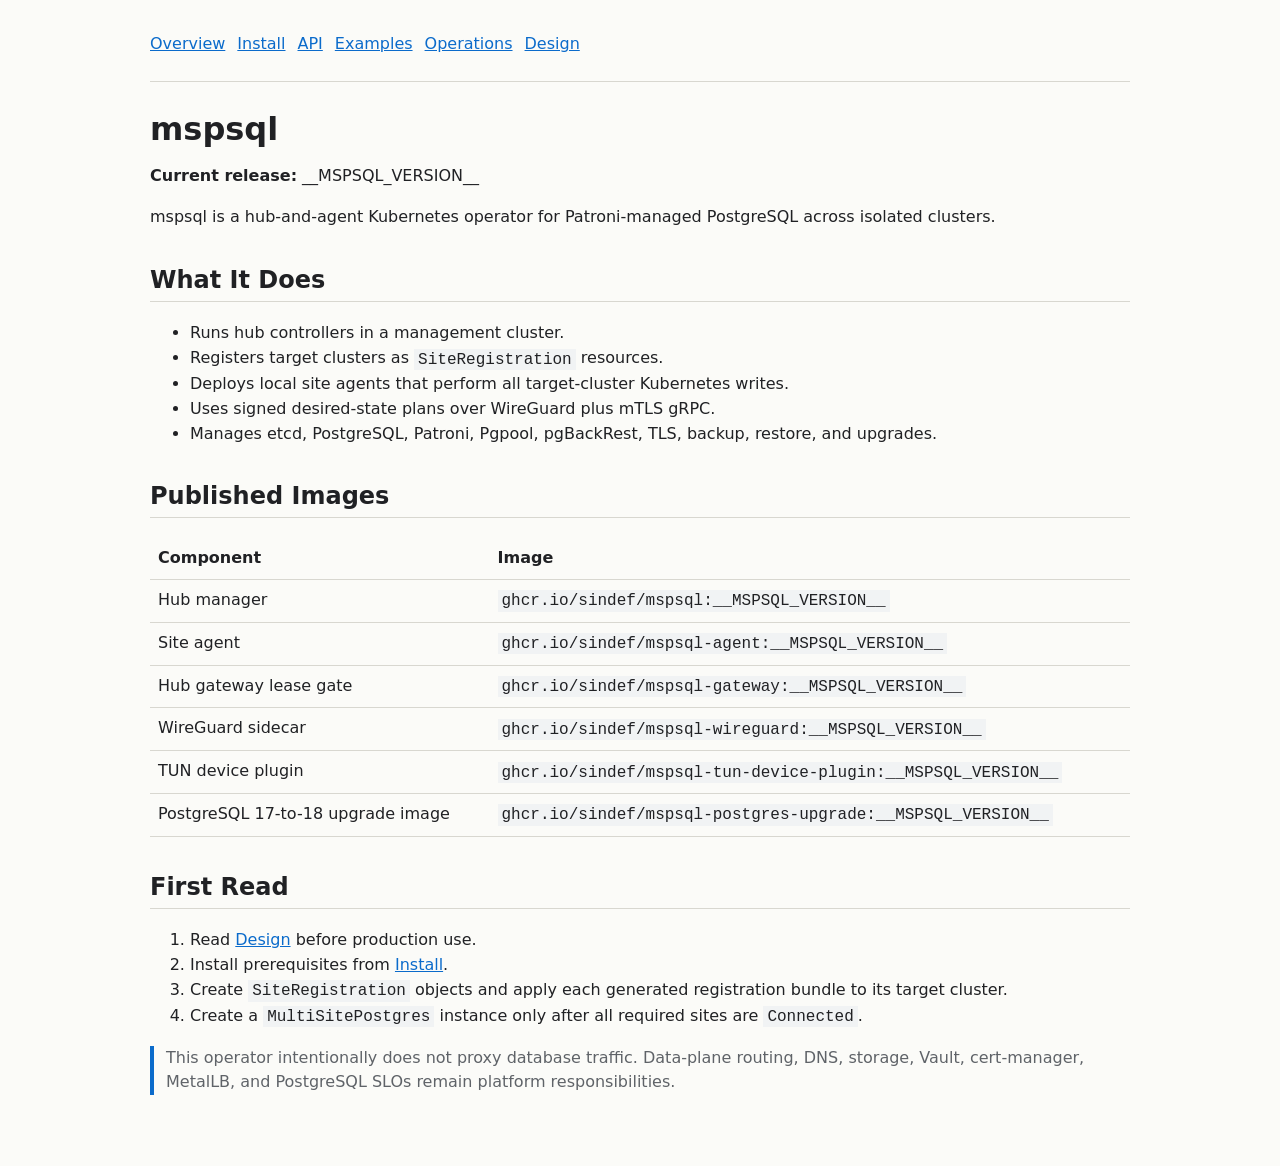
==== docs/index.html @ ccbb0c7c "add docs pages" ====
<!doctype html>
<html lang="en">
<head>
  <meta charset="utf-8">
  <meta name="viewport" content="width=device-width, initial-scale=1">
  <title>mspsql documentation</title>
  <link rel="stylesheet" href="style.css">
</head>
<body>
<main>
  <nav>
    <a href="index.html">Overview</a>
    <a href="install.html">Install</a>
    <a href="api.html">API</a>
    <a href="examples.html">Examples</a>
    <a href="operations.html">Operations</a>
    <a href="design.html">Design</a>
  </nav>

  <h1>mspsql</h1>
  <p><strong>Current release:</strong> __MSPSQL_VERSION__</p>
  <p>mspsql is a hub-and-agent Kubernetes operator for Patroni-managed PostgreSQL across isolated clusters.</p>

  <h2>What It Does</h2>
  <ul>
    <li>Runs hub controllers in a management cluster.</li>
    <li>Registers target clusters as <code>SiteRegistration</code> resources.</li>
    <li>Deploys local site agents that perform all target-cluster Kubernetes writes.</li>
    <li>Uses signed desired-state plans over WireGuard plus mTLS gRPC.</li>
    <li>Manages etcd, PostgreSQL, Patroni, Pgpool, pgBackRest, TLS, backup, restore, and upgrades.</li>
  </ul>

  <h2>Published Images</h2>
  <table>
    <tr><th>Component</th><th>Image</th></tr>
    <tr><td>Hub manager</td><td><code>ghcr.io/sindef/mspsql:__MSPSQL_VERSION__</code></td></tr>
    <tr><td>Site agent</td><td><code>ghcr.io/sindef/mspsql-agent:__MSPSQL_VERSION__</code></td></tr>
    <tr><td>Hub gateway lease gate</td><td><code>ghcr.io/sindef/mspsql-gateway:__MSPSQL_VERSION__</code></td></tr>
    <tr><td>WireGuard sidecar</td><td><code>ghcr.io/sindef/mspsql-wireguard:__MSPSQL_VERSION__</code></td></tr>
    <tr><td>TUN device plugin</td><td><code>ghcr.io/sindef/mspsql-tun-device-plugin:__MSPSQL_VERSION__</code></td></tr>
    <tr><td>PostgreSQL 17-to-18 upgrade image</td><td><code>ghcr.io/sindef/mspsql-postgres-upgrade:__MSPSQL_VERSION__</code></td></tr>
  </table>

  <h2>First Read</h2>
  <ol>
    <li>Read <a href="design.html">Design</a> before production use.</li>
    <li>Install prerequisites from <a href="install.html">Install</a>.</li>
    <li>Create <code>SiteRegistration</code> objects and apply each generated registration bundle to its target cluster.</li>
    <li>Create a <code>MultiSitePostgres</code> instance only after all required sites are <code>Connected</code>.</li>
  </ol>

  <p class="note">This operator intentionally does not proxy database traffic. Data-plane routing, DNS, storage, Vault, cert-manager, MetalLB, and PostgreSQL SLOs remain platform responsibilities.</p>
</main>
</body>
</html>
---- docs/style.css ----
:root {
  color-scheme: light dark;
  --bg: #fbfbf8;
  --fg: #202124;
  --muted: #5f6368;
  --line: #d8d7d0;
  --code: #f1f3f4;
  --accent: #0b6bcb;
}

body {
  margin: 0;
  background: var(--bg);
  color: var(--fg);
  font: 16px/1.55 system-ui, -apple-system, BlinkMacSystemFont, "Segoe UI", sans-serif;
}

main {
  max-width: 980px;
  margin: 0 auto;
  padding: 32px 20px 64px;
}

nav {
  display: flex;
  flex-wrap: wrap;
  gap: 12px;
  padding-bottom: 24px;
  border-bottom: 1px solid var(--line);
}

nav a, a {
  color: var(--accent);
}

h1, h2, h3 {
  line-height: 1.2;
}

h1 {
  margin: 28px 0 8px;
  font-size: 2rem;
}

h2 {
  margin-top: 36px;
  border-bottom: 1px solid var(--line);
  padding-bottom: 6px;
}

code, pre {
  background: var(--code);
}

code {
  padding: 0.1rem 0.25rem;
}

pre {
  overflow-x: auto;
  padding: 14px;
  border: 1px solid var(--line);
}

table {
  width: 100%;
  border-collapse: collapse;
  margin: 16px 0;
}

th, td {
  border-bottom: 1px solid var(--line);
  padding: 8px;
  text-align: left;
  vertical-align: top;
}

.note {
  border-left: 4px solid var(--accent);
  padding-left: 12px;
  color: var(--muted);
}
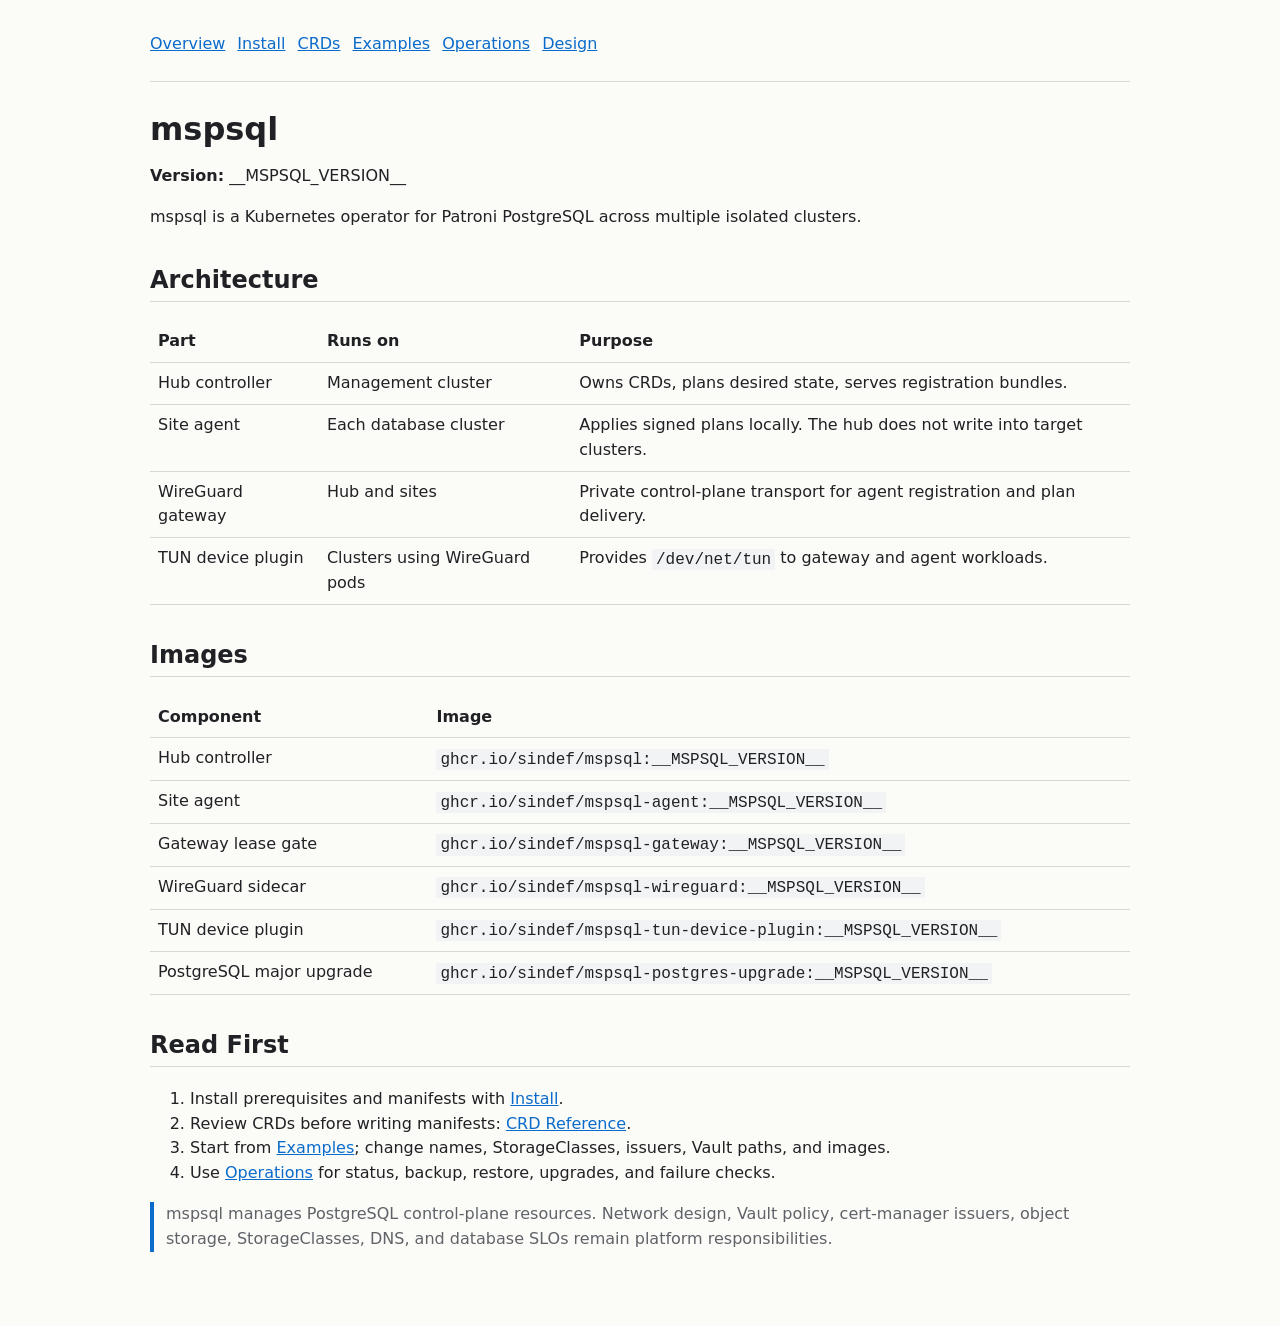
==== commit d44041aa: "rewrite docs for CRD operators" ====
--- a/docs/index.html
+++ b/docs/index.html
@@ -3,7 +3,7 @@
 <head>
   <meta charset="utf-8">
   <meta name="viewport" content="width=device-width, initial-scale=1">
-  <title>mspsql documentation</title>
+  <title>mspsql docs</title>
   <link rel="stylesheet" href="style.css">
 </head>
 <body>
@@ -11,45 +11,45 @@
   <nav>
     <a href="index.html">Overview</a>
     <a href="install.html">Install</a>
-    <a href="api.html">API</a>
+    <a href="api.html">CRDs</a>
     <a href="examples.html">Examples</a>
     <a href="operations.html">Operations</a>
     <a href="design.html">Design</a>
   </nav>
 
   <h1>mspsql</h1>
-  <p><strong>Current release:</strong> __MSPSQL_VERSION__</p>
-  <p>mspsql is a hub-and-agent Kubernetes operator for Patroni-managed PostgreSQL across isolated clusters.</p>
+  <p><strong>Version:</strong> __MSPSQL_VERSION__</p>
+  <p>mspsql is a Kubernetes operator for Patroni PostgreSQL across multiple isolated clusters.</p>
 
-  <h2>What It Does</h2>
-  <ul>
-    <li>Runs hub controllers in a management cluster.</li>
-    <li>Registers target clusters as <code>SiteRegistration</code> resources.</li>
-    <li>Deploys local site agents that perform all target-cluster Kubernetes writes.</li>
-    <li>Uses signed desired-state plans over WireGuard plus mTLS gRPC.</li>
-    <li>Manages etcd, PostgreSQL, Patroni, Pgpool, pgBackRest, TLS, backup, restore, and upgrades.</li>
-  </ul>
+  <h2>Architecture</h2>
+  <table>
+    <tr><th>Part</th><th>Runs on</th><th>Purpose</th></tr>
+    <tr><td>Hub controller</td><td>Management cluster</td><td>Owns CRDs, plans desired state, serves registration bundles.</td></tr>
+    <tr><td>Site agent</td><td>Each database cluster</td><td>Applies signed plans locally. The hub does not write into target clusters.</td></tr>
+    <tr><td>WireGuard gateway</td><td>Hub and sites</td><td>Private control-plane transport for agent registration and plan delivery.</td></tr>
+    <tr><td>TUN device plugin</td><td>Clusters using WireGuard pods</td><td>Provides <code>/dev/net/tun</code> to gateway and agent workloads.</td></tr>
+  </table>
 
-  <h2>Published Images</h2>
+  <h2>Images</h2>
   <table>
     <tr><th>Component</th><th>Image</th></tr>
-    <tr><td>Hub manager</td><td><code>ghcr.io/sindef/mspsql:__MSPSQL_VERSION__</code></td></tr>
+    <tr><td>Hub controller</td><td><code>ghcr.io/sindef/mspsql:__MSPSQL_VERSION__</code></td></tr>
     <tr><td>Site agent</td><td><code>ghcr.io/sindef/mspsql-agent:__MSPSQL_VERSION__</code></td></tr>
-    <tr><td>Hub gateway lease gate</td><td><code>ghcr.io/sindef/mspsql-gateway:__MSPSQL_VERSION__</code></td></tr>
+    <tr><td>Gateway lease gate</td><td><code>ghcr.io/sindef/mspsql-gateway:__MSPSQL_VERSION__</code></td></tr>
     <tr><td>WireGuard sidecar</td><td><code>ghcr.io/sindef/mspsql-wireguard:__MSPSQL_VERSION__</code></td></tr>
     <tr><td>TUN device plugin</td><td><code>ghcr.io/sindef/mspsql-tun-device-plugin:__MSPSQL_VERSION__</code></td></tr>
-    <tr><td>PostgreSQL 17-to-18 upgrade image</td><td><code>ghcr.io/sindef/mspsql-postgres-upgrade:__MSPSQL_VERSION__</code></td></tr>
+    <tr><td>PostgreSQL major upgrade</td><td><code>ghcr.io/sindef/mspsql-postgres-upgrade:__MSPSQL_VERSION__</code></td></tr>
   </table>
 
-  <h2>First Read</h2>
+  <h2>Read First</h2>
   <ol>
-    <li>Read <a href="design.html">Design</a> before production use.</li>
-    <li>Install prerequisites from <a href="install.html">Install</a>.</li>
-    <li>Create <code>SiteRegistration</code> objects and apply each generated registration bundle to its target cluster.</li>
-    <li>Create a <code>MultiSitePostgres</code> instance only after all required sites are <code>Connected</code>.</li>
+    <li>Install prerequisites and manifests with <a href="install.html">Install</a>.</li>
+    <li>Review CRDs before writing manifests: <a href="api.html">CRD Reference</a>.</li>
+    <li>Start from <a href="examples.html">Examples</a>; change names, StorageClasses, issuers, Vault paths, and images.</li>
+    <li>Use <a href="operations.html">Operations</a> for status, backup, restore, upgrades, and failure checks.</li>
   </ol>
 
-  <p class="note">This operator intentionally does not proxy database traffic. Data-plane routing, DNS, storage, Vault, cert-manager, MetalLB, and PostgreSQL SLOs remain platform responsibilities.</p>
+  <p class="note">mspsql manages PostgreSQL control-plane resources. Network design, Vault policy, cert-manager issuers, object storage, StorageClasses, DNS, and database SLOs remain platform responsibilities.</p>
 </main>
 </body>
 </html>
